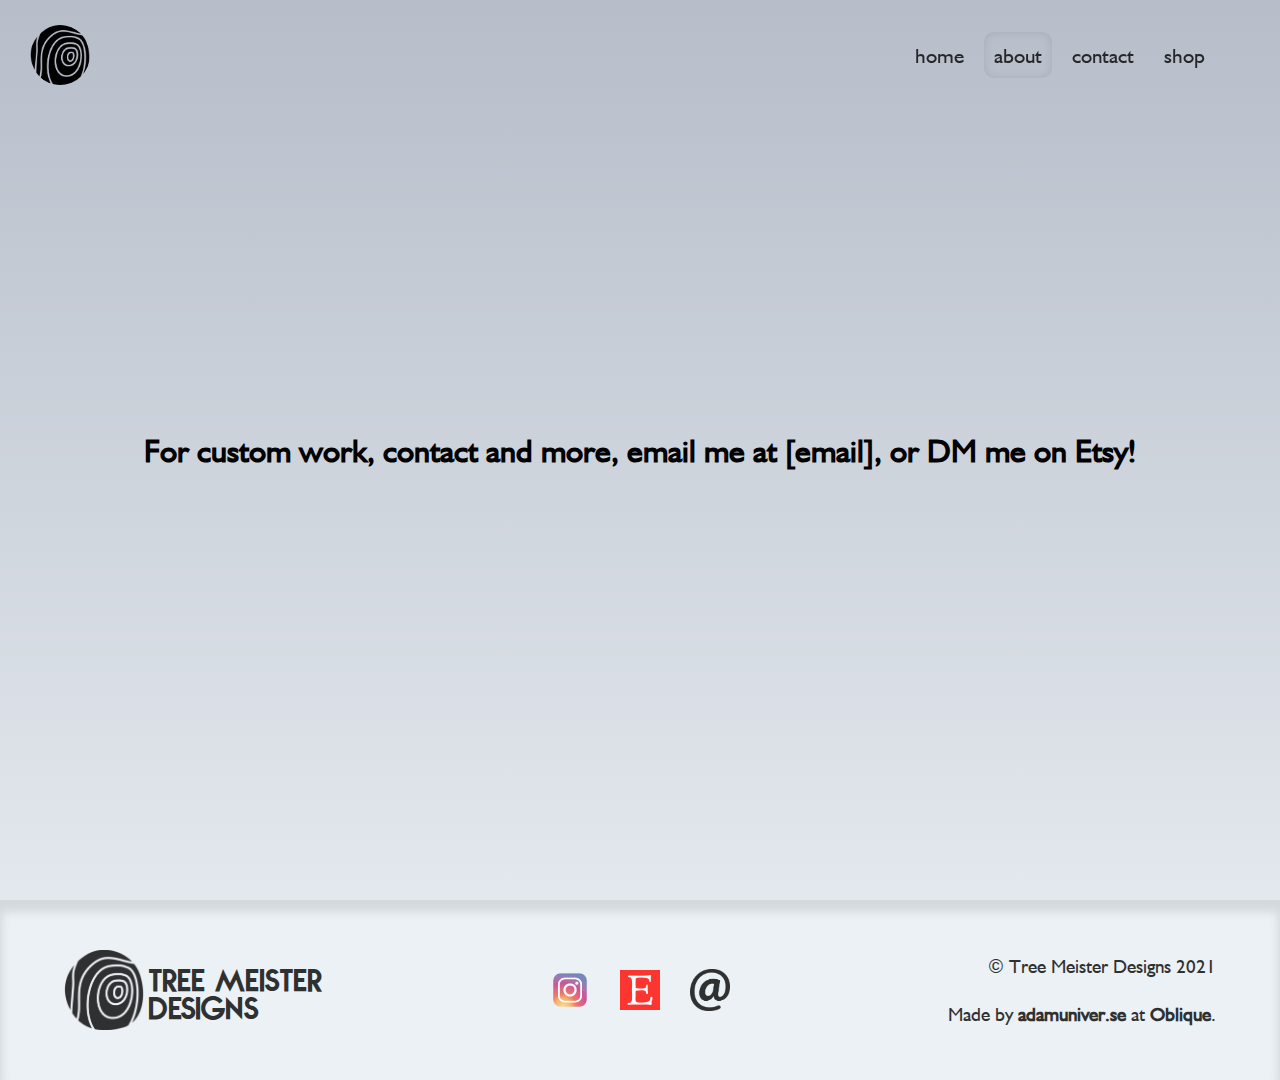
==== about.html @ 0fd8d195 "import" ====
<html lang="en">
<head>
    <meta charset="UTF-8">
    <meta name="viewport" content="width=device-width, initial-scale=1.0">
    <link rel="stylesheet" href="styles.css">
    <link rel="icon" type="image/png" href="img/logo.png">
    <title>Tree Meister Designs - Home</title>
    <script src="https://ajax.googleapis.com/ajax/libs/jquery/3.6.0/jquery.min.js"></script>
    <script src="js/jquery.min.js"></script> 
    <script src="js/jquery-ui.js"></script>
</head>
<body>

    <nav class=desktop-nav>
        <div class=nav-container>
            <div class=nav-logo><a href="index.html"><img src="img/logo.png" alt=""><h1>TREE MEISTER DESIGNS</h1></a></div>
            <div class=nav-links>
                <a href="index.html"><p>home</p></a>
                <a class=nav-active href="about.html"><p>about</p></a>
                <a href="contact.html"><p>contact</p></a>
                <a target=_blank href="https://etsy.me/3eWZcdj"><p>shop</p></a>
            </div>
        </div>
    </nav>

    <nav class=mobile-nav>
        <div class=nav-container>
            <div class=nav-logo><a href=index.html><img src="img/logo.png" alt=""></a></div>
            <div><p class=burger>X</p></div>
        </div>
        <div class=nav-drop>
            <div class=nav-links>
                <a href="index.html"><p>home</p></a>
                <a class=nav-active href="about.html"><p>about</p></a>
                <a href="contact.html"><p>contact</p></a>
                <a target=_blank href="https://etsy.me/3eWZcdj"><p>shop</p></a>
            </div>
        </div>
    </nav>

    <div class=contact-container>
        <h1>For custom work, contact and more, email me at [email], or DM me on <a><span>Etsy</span></a>!</h1>
    </div>



    <footer>
        <div>
            <img class=footer-logo src="img/logo.png" alt=""><p class=footer-title> Tree Meister<br> Designs</p>
        </div>
    
        <div>
            <a target=_blank href="https://instagram.com/tree_meister_designs"><img class=footer-icon src="img/ig.png" alt=""></a>
            <a target=_blank href="https://etsy.me/3eWZcdj"><img class=footer-icon src="img/etsy.png" alt=""></a>
            <a href="mailto:"><img class=footer-icon src="img/email.png" alt=""></a>
        </div>
    
        <div>
            <p>&copy; Tree Meister Designs 2021<br><br>Made by <a class=oblique href=https://adamuniver.se target=_blank>adamuniver.se</a> at <a class=oblique href=https://obliqueco.com target=_blank>Oblique</a>.
            </p>
        </div>
    
    </footer>


</body>




<script src="js/rellax.js"></script>
<script>
  // Accepts any class name
  var rellax = new Rellax('.rellax');
</script>


<script>
$(function() {
  $('.burger').click(function() {
    $(".nav-drop").toggleClass('open');
  });
});


$(function () {
  $(document).scroll(function () {
    var $nav = $(".desktop-nav");
    $nav.toggleClass('scrolled', $(this).scrollTop() > $nav.height());
  });
});

$(function () {
  $(document).scroll(function () {
    var $nav = $(".mobile-nav .nav-container");
    $nav.toggleClass('scrolled', $(this).scrollTop() > $nav.height());
  });
});
$(function () {
  $(document).scroll(function () {
    var $nav = $(".nav-logo a h1");
    $nav.toggleClass('show', $(this).scrollTop() > $nav.height());
  });
});
</script>
</html>
---- styles.css ----
* {
  margin: 0;
  -webkit-box-sizing: border-box;
          box-sizing: border-box;
}

::-moz-selection {
  background: rgba(118, 192, 213, 0);
  color: white;
}

::selection {
  background: rgba(118, 192, 213, 0);
  color: white;
}

::-moz-selection {
  background: #76c0d5;
  /* Gecko Browsers */
  border-radius: 10px;
}

@font-face {
  font-family: nova;
  src: url(fonts/nova.otf);
}

@font-face {
  font-family: humanist;
  src: url(fonts/Humanist.ttf);
}

a {
  text-decoration: none;
  color: inherit;
  cursor: pointer !important;
}

body {
  background: -webkit-gradient(linear, left bottom, left top, from(#ecf1f5), to(#b7bdc9));
  background: linear-gradient(0deg, #ecf1f5 0%, #b7bdc9 100%);
  font-family: "humanist";
}

button {
  margin: 20px 0;
  -webkit-backdrop-filter: blur(4px);
          backdrop-filter: blur(4px);
  font-family: "humanist";
  font-size: 1.2em;
  border: none;
  border-radius: 10px;
  -webkit-box-shadow: rgba(0, 0, 0, 0.1) 0px 0px 30px;
          box-shadow: rgba(0, 0, 0, 0.1) 0px 0px 30px;
  padding: 10px 15px;
  background: rgba(255, 255, 255, 0.05);
  cursor: pointer !important;
  -webkit-transition: 0.3s;
  transition: 0.3s;
}

button:hover {
  -webkit-transform: translateY(3px);
          transform: translateY(3px);
  -webkit-box-shadow: rgba(0, 0, 0, 0.15) 0px 0px 10px;
          box-shadow: rgba(0, 0, 0, 0.15) 0px 0px 10px;
  -webkit-transition: 0.3s;
  transition: 0.3s;
}

@media screen and (min-width: 700px) {
  .nav-active {
    -webkit-box-shadow: rgba(0, 0, 0, 0.1) 0px 0px 10px inset;
            box-shadow: rgba(0, 0, 0, 0.1) 0px 0px 10px inset;
    border-radius: 10px;
    -webkit-user-select: none;
       -moz-user-select: none;
        -ms-user-select: none;
            user-select: none;
    pointer-events: none;
  }
  .mobile-nav {
    display: none !important;
  }
  .desktop-hide {
    display: none;
  }
  nav {
    position: fixed;
    z-index: 1000000000;
    height: 110px;
    width: 100%;
    -ms-flex-line-pack: center;
        align-content: center;
    -webkit-transition: 0.3s;
    transition: 0.3s;
  }
  .scrolled {
    -webkit-backdrop-filter: blur(4px);
            backdrop-filter: blur(4px);
    -webkit-box-shadow: rgba(0, 0, 0, 0.1) 0px 0px 30px;
            box-shadow: rgba(0, 0, 0, 0.1) 0px 0px 30px;
    height: 90px;
    -webkit-transition: 0.3s;
    transition: 0.3s;
  }
  .nav-container {
    display: -webkit-box;
    display: -ms-flexbox;
    display: flex;
    -webkit-box-align: center;
        -ms-flex-align: center;
            align-items: center;
    -webkit-box-pack: center;
        -ms-flex-pack: center;
            justify-content: center;
    -ms-flex-wrap: nowrap;
        flex-wrap: nowrap;
    height: 100%;
  }
  .nav-logo {
    width: 80%;
    margin-left: 30px;
  }
  .nav-logo a {
    width: 100%;
    display: -webkit-box;
    display: -ms-flexbox;
    display: flex;
    -webkit-box-pack: start;
        -ms-flex-pack: start;
            justify-content: flex-start;
    -webkit-box-align: center;
        -ms-flex-align: center;
            align-items: center;
    letter-spacing: 0.1em;
  }
  .nav-logo a h1 {
    margin-left: 5%;
    opacity: 0;
    -webkit-transition: 0.3s;
    transition: 0.3s;
  }
  .show {
    opacity: 0.8 !important;
    -webkit-transition: 0.3s;
    transition: 0.3s;
  }
  .nav-logo a:hover h1 {
    color: #474747;
    -webkit-transition: 0.2;
    transition: 0.2;
  }
  .nav-links {
    width: 70%;
    text-align: right;
    margin-right: 60px;
    font-family: humanist;
    display: -webkit-box;
    display: -ms-flexbox;
    display: flex;
    -webkit-box-pack: end;
        -ms-flex-pack: end;
            justify-content: flex-end;
    -webkit-box-align: center;
        -ms-flex-align: center;
            align-items: center;
    font-size: 1.3em;
    font-weight: 100;
    color: rgba(0, 0, 0, 0.8);
  }
  .nav-links a {
    padding: 10px;
    margin: 5px;
    -webkit-transition: 0.2s;
    transition: 0.2s;
  }
  .nav-links a:hover {
    z-index: 1000;
    -webkit-backdrop-filter: blur(4px);
            backdrop-filter: blur(4px);
    -webkit-box-shadow: rgba(0, 0, 0, 0.1) 0px 0px 10px;
            box-shadow: rgba(0, 0, 0, 0.1) 0px 0px 10px;
    border-radius: 10px;
    -webkit-transition: 0.2s;
    transition: 0.2s;
  }
  .nav-links a:active {
    -webkit-box-shadow: rgba(0, 0, 0, 0.1) 0px 0px 10px inset;
            box-shadow: rgba(0, 0, 0, 0.1) 0px 0px 10px inset;
    border-radius: 10px;
    -webkit-transition: 0.2s;
    transition: 0.2s;
  }
  .nav-logo img {
    border-radius: 100%;
    height: 60px;
  }
  .landing {
    width: 100vw;
    height: 100vh;
    display: -webkit-box;
    display: -ms-flexbox;
    display: flex;
    -webkit-box-align: center;
        -ms-flex-align: center;
            align-items: center;
    -webkit-box-pack: center;
        -ms-flex-pack: center;
            justify-content: center;
  }
  .landing-head {
    z-index: 100;
  }
  .headline h1 {
    position: relative;
    color: black;
    z-index: 100;
    opacity: 0.7;
    font-size: 5vw;
    padding-bottom: 10px;
    font-family: nova;
    letter-spacing: 25px;
    font-weight: 100;
    text-align: center;
  }
  .headline {
    z-index: 1000;
    width: 85%;
    padding-bottom: 10px;
    padding: 20px;
    -webkit-backdrop-filter: blur(4px);
            backdrop-filter: blur(4px);
    border-radius: 0px;
    -webkit-box-shadow: rgba(0, 0, 0, 0.1) 0px 0px 30px;
            box-shadow: rgba(0, 0, 0, 0.1) 0px 0px 30px;
  }
  .landing-lake-image img {
    height: 60vh;
    width: auto;
    position: relative;
    opacity: 0.9;
  }
  .landing-lake-image {
    position: absolute;
    z-index: 1;
  }
  .home-products {
    margin-top: 10vh;
    width: 100%;
  }
  .home-products p {
    text-align: center !important;
  }
  .home-products h2 {
    text-align: center;
    font-size: 3em;
    font-family: nova;
    opacity: 0.7;
    letter-spacing: 0.2em;
  }
  .home-products div {
    text-align: center;
  }
  .home-products div h2 {
    font-size: 2em;
  }
  .home-products div button {
    text-align: center;
  }
  .home-products-title {
    width: 100%;
    text-align: center;
    text-transform: uppercase;
    font-family: nova;
    letter-spacing: 0.2em;
    opacity: 0.7;
  }
  .home-products-container {
    display: -webkit-box;
    display: -ms-flexbox;
    display: flex;
    -ms-flex-wrap: wrap;
        flex-wrap: wrap;
    -webkit-box-pack: center;
        -ms-flex-pack: center;
            justify-content: center;
    width: 90%;
    margin: 5%;
  }
  .home-product-card {
    width: 300px;
    margin: 1.5%;
    padding: 15px;
    -webkit-backdrop-filter: blur(4px);
            backdrop-filter: blur(4px);
    border-radius: 15px;
    -webkit-box-shadow: rgba(0, 0, 0, 0.1) 0px 0px 30px;
            box-shadow: rgba(0, 0, 0, 0.1) 0px 0px 30px;
  }
  .home-product-card img {
    -o-object-fit: cover;
       object-fit: cover;
    border-radius: 7px;
    width: 100%;
    height: 270px;
  }
  .home-product-card p {
    font-size: 1.5em;
    padding: 10px 0 0 0;
    font-weight: bold;
  }
  .home-product-card p:last-child {
    font-size: 1em;
    padding: 0;
    opacity: 0.5;
  }
  .contact-container {
    height: 100vh;
    width: 100%;
    display: -webkit-box;
    display: -ms-flexbox;
    display: flex;
    -webkit-box-pack: center;
        -ms-flex-pack: center;
            justify-content: center;
    -webkit-box-align: center;
        -ms-flex-align: center;
            align-items: center;
    padding: 5%;
  }
  footer {
    width: 100%;
    display: -webkit-box;
    display: -ms-flexbox;
    display: flex;
    -webkit-box-pack: center;
        -ms-flex-pack: center;
            justify-content: center;
    -webkit-box-align: center;
        -ms-flex-align: center;
            align-items: center;
    padding: 50px 0px;
    -webkit-backdrop-filter: blur(7px);
            backdrop-filter: blur(7px);
    border-radius: 15px;
    background-color: #ecf1f5;
    -webkit-box-shadow: rgba(0, 0, 0, 0.1) 0px 10px 10px 2px inset;
            box-shadow: rgba(0, 0, 0, 0.1) 0px 10px 10px 2px inset;
    border-radius: 0;
  }
  footer div {
    opacity: 0.8;
    width: 30%;
    display: -webkit-box;
    display: -ms-flexbox;
    display: flex;
    -webkit-box-pack: center;
        -ms-flex-pack: center;
            justify-content: center;
    -webkit-box-align: center;
        -ms-flex-align: center;
            align-items: center;
    text-align: center;
  }
  footer div:first-child {
    -webkit-box-pack: start;
        -ms-flex-pack: start;
            justify-content: flex-start;
  }
  footer div:last-child {
    text-align: right;
    -webkit-box-pack: end;
        -ms-flex-pack: end;
            justify-content: flex-end;
    font-size: 1.2em;
  }
  footer div img {
    width: 50px;
  }
  footer div .footer-logo {
    width: 80px;
  }
  footer div .footer-title {
    padding-left: 5px;
    font-size: 2.5em;
    font-family: nova;
    text-align: left;
    line-height: 0.7em;
  }
  footer div .footer-icon {
    padding: 5px;
    margin: 10px;
  }
  footer div .footer-icon:hover {
    z-index: 1000;
    -webkit-backdrop-filter: blur(4px);
            backdrop-filter: blur(4px);
    -webkit-box-shadow: rgba(0, 0, 0, 0.1) 0px 0px 10px;
            box-shadow: rgba(0, 0, 0, 0.1) 0px 0px 10px;
    border-radius: 10px;
    -webkit-transition: 0.2s;
    transition: 0.2s;
  }
  footer div .footer-icon:active {
    -webkit-box-shadow: rgba(0, 0, 0, 0.1) 0px 0px 10px inset;
            box-shadow: rgba(0, 0, 0, 0.1) 0px 0px 10px inset;
  }
  footer div .oblique {
    font-weight: 700;
    -webkit-transition: 0.1s;
    transition: 0.1s;
  }
  footer div .oblique:hover {
    color: #f42a50;
    -webkit-transition: 0.1s;
    transition: 0.1s;
  }
}

@media screen and (max-width: 700px) {
  .desktop-nav {
    display: none;
  }
  nav {
    position: fixed;
    z-index: 1000000000;
    height: 90px;
    width: 100%;
    -ms-flex-line-pack: center;
        align-content: center;
  }
  .nav-container {
    display: -webkit-box;
    display: -ms-flexbox;
    display: flex;
    -webkit-box-align: center;
        -ms-flex-align: center;
            align-items: center;
    -webkit-box-pack: center;
        -ms-flex-pack: center;
            justify-content: center;
    -ms-flex-wrap: nowrap;
        flex-wrap: nowrap;
    height: 90px;
    width: 100%;
    z-index: 10000000;
    position: relative;
  }
  .nav-logo {
    width: 80%;
  }
  .nav-drop {
    position: absolute;
    z-index: 100000;
    top: 0;
    -webkit-transform: scale(1.2);
            transform: scale(1.2);
    opacity: 0;
    -webkit-filter: blur(5px);
            filter: blur(5px);
    width: 100%;
    height: 100vh;
    background: rgba(0, 0, 0, 0.4);
    -webkit-backdrop-filter: blur(5px);
            backdrop-filter: blur(5px);
    display: -webkit-box;
    display: -ms-flexbox;
    display: flex;
    -webkit-box-align: center;
        -ms-flex-align: center;
            align-items: center;
    -webkit-transition: 0.5s;
    transition: 0.5s;
  }
  .scrolled {
    -webkit-backdrop-filter: blur(4px);
            backdrop-filter: blur(4px);
    -webkit-box-shadow: rgba(0, 0, 0, 0.1) 0px 0px 30px;
            box-shadow: rgba(0, 0, 0, 0.1) 0px 0px 30px;
    -webkit-transition: 0.3s;
    transition: 0.3s;
  }
  .open {
    opacity: 1 !important;
    -webkit-filter: blur(0px);
            filter: blur(0px);
    -webkit-transform: scale(1);
            transform: scale(1);
    -webkit-transition: 0.5s;
    transition: 0.5s;
  }
  .nav-links {
    width: 100%;
    height: 50%;
    text-align: center;
    font-family: humanist;
    display: -webkit-box;
    display: -ms-flexbox;
    display: flex;
    -webkit-box-pack: end;
        -ms-flex-pack: end;
            justify-content: flex-end;
    -ms-flex-wrap: wrap;
        flex-wrap: wrap;
    -webkit-box-align: center;
        -ms-flex-align: center;
            align-items: center;
    font-size: 2em;
    font-weight: 100;
    color: #EEE;
    opacity: 0.8;
  }
  .nav-links a {
    padding: 10px;
    margin: 5px;
    width: 100%;
    z-index: 1000;
  }
  .nav-logo img {
    border-radius: 100%;
    height: 60px;
  }
  .nav-logo a h1 {
    display: none;
  }
  .landing {
    width: 100vw;
    height: 100vh;
    display: -webkit-box;
    display: -ms-flexbox;
    display: flex;
    -webkit-box-align: center;
        -ms-flex-align: center;
            align-items: center;
    -webkit-box-pack: center;
        -ms-flex-pack: center;
            justify-content: center;
  }
  .landing-head {
    z-index: 100;
  }
  .headline h1 {
    position: relative;
    font-size: 20vw;
    color: black;
    line-height: 1em;
    z-index: 100;
    opacity: 0.7;
    width: 90%;
    font-family: nova;
    letter-spacing: 5px;
    font-weight: 100;
    text-align: center;
  }
  .headline {
    z-index: 1000;
    -webkit-backdrop-filter: blur(4px);
            backdrop-filter: blur(4px);
    border-radius: 20px;
    -webkit-box-shadow: rgba(0, 0, 0, 0.1) 0px 0px 30px;
            box-shadow: rgba(0, 0, 0, 0.1) 0px 0px 30px;
    padding: 10%;
  }
  .landing-lake-image {
    opacity: 0.9;
    width: 100%;
    height: auto;
    -webkit-transform: rotate(-90deg);
            transform: rotate(-90deg);
    position: absolute;
    left: 0;
    top: 35%;
  }
  .landing-lake-image img {
    width: 100%;
    -webkit-transform: rotate(-90deg);
            transform: rotate(-90deg);
  }
  .landing-lake-image {
    z-index: 1;
  }
  .home-products {
    margin-top: 10vh;
    width: 100%;
  }
  .home-products h2 {
    text-align: center;
    font-size: 3em;
    font-family: nova;
    opacity: 0.7;
    letter-spacing: 0.3em;
  }
  .home-products p {
    text-align: center;
  }
  .home-products div {
    text-align: center;
  }
  .home-products div h2 {
    font-size: 2em;
  }
  .home-products div button {
    text-align: center;
  }
  .home-products-container {
    display: -webkit-box;
    display: -ms-flexbox;
    display: flex;
    -ms-flex-wrap: wrap;
        flex-wrap: wrap;
    -webkit-box-pack: center;
        -ms-flex-pack: center;
            justify-content: center;
    width: 90%;
    margin: 5%;
  }
  .home-product-card {
    width: 300px;
    margin: 1.5%;
    padding: 15px;
    -webkit-backdrop-filter: blur(4px);
            backdrop-filter: blur(4px);
    border-radius: 15px;
    -webkit-box-shadow: rgba(0, 0, 0, 0.1) 0px 0px 30px;
            box-shadow: rgba(0, 0, 0, 0.1) 0px 0px 30px;
  }
  .home-product-card img {
    -o-object-fit: cover;
       object-fit: cover;
    border-radius: 7px;
    width: 100%;
    height: 270px;
  }
  .home-product-card p {
    font-size: 1.5em;
    padding: 10px 0 0 0;
    font-weight: bold;
  }
  .home-product-card p:last-child {
    font-size: 1em;
    padding: 0;
    opacity: 0.5;
  }
  .contact-container {
    text-align: center;
    height: 100vh;
    width: 100%;
    display: -webkit-box;
    display: -ms-flexbox;
    display: flex;
    -webkit-box-pack: center;
        -ms-flex-pack: center;
            justify-content: center;
    -webkit-box-align: center;
        -ms-flex-align: center;
            align-items: center;
    padding: 5%;
  }
  .contact-container h1 {
    padding: 15px;
    -webkit-backdrop-filter: blur(4px);
            backdrop-filter: blur(4px);
    border-radius: 15px;
    -webkit-box-shadow: rgba(0, 0, 0, 0.1) 0px 0px 30px;
            box-shadow: rgba(0, 0, 0, 0.1) 0px 0px 30px;
  }
  footer {
    width: 100%;
    display: -webkit-box;
    display: -ms-flexbox;
    display: flex;
    -webkit-box-pack: center;
        -ms-flex-pack: center;
            justify-content: center;
    -webkit-box-align: center;
        -ms-flex-align: center;
            align-items: center;
    padding: 50px 0px;
    -ms-flex-wrap: wrap;
        flex-wrap: wrap;
    -webkit-backdrop-filter: blur(7px);
            backdrop-filter: blur(7px);
    border-radius: 15px;
    background-color: #ecf1f5;
    -webkit-box-shadow: rgba(0, 0, 0, 0.1) 0px 10px 10px 2px inset;
            box-shadow: rgba(0, 0, 0, 0.1) 0px 10px 10px 2px inset;
    border-radius: 0;
  }
  footer div {
    opacity: 0.8;
    width: 100%;
    display: -webkit-box;
    display: -ms-flexbox;
    display: flex;
    -webkit-box-pack: center;
        -ms-flex-pack: center;
            justify-content: center;
    -webkit-box-align: center;
        -ms-flex-align: center;
            align-items: center;
    text-align: center;
    margin: 20px;
  }
  footer div:last-child {
    font-size: 1.5em;
  }
  footer div img {
    width: 50px;
  }
  footer div .footer-logo {
    width: 80px;
  }
  footer div .footer-title {
    padding-left: 5px;
    font-size: 2.5em;
    font-family: nova;
    text-align: left;
    line-height: 0.7em;
  }
  footer div .footer-icon {
    padding: 5px;
    margin: 10px;
  }
  footer div .oblique {
    font-weight: 700;
    -webkit-transition: 0.1s;
    transition: 0.1s;
  }
  footer div .oblique:hover {
    color: #f42a50;
    -webkit-transition: 0.1s;
    transition: 0.1s;
  }
}
/*# sourceMappingURL=styles.css.map */
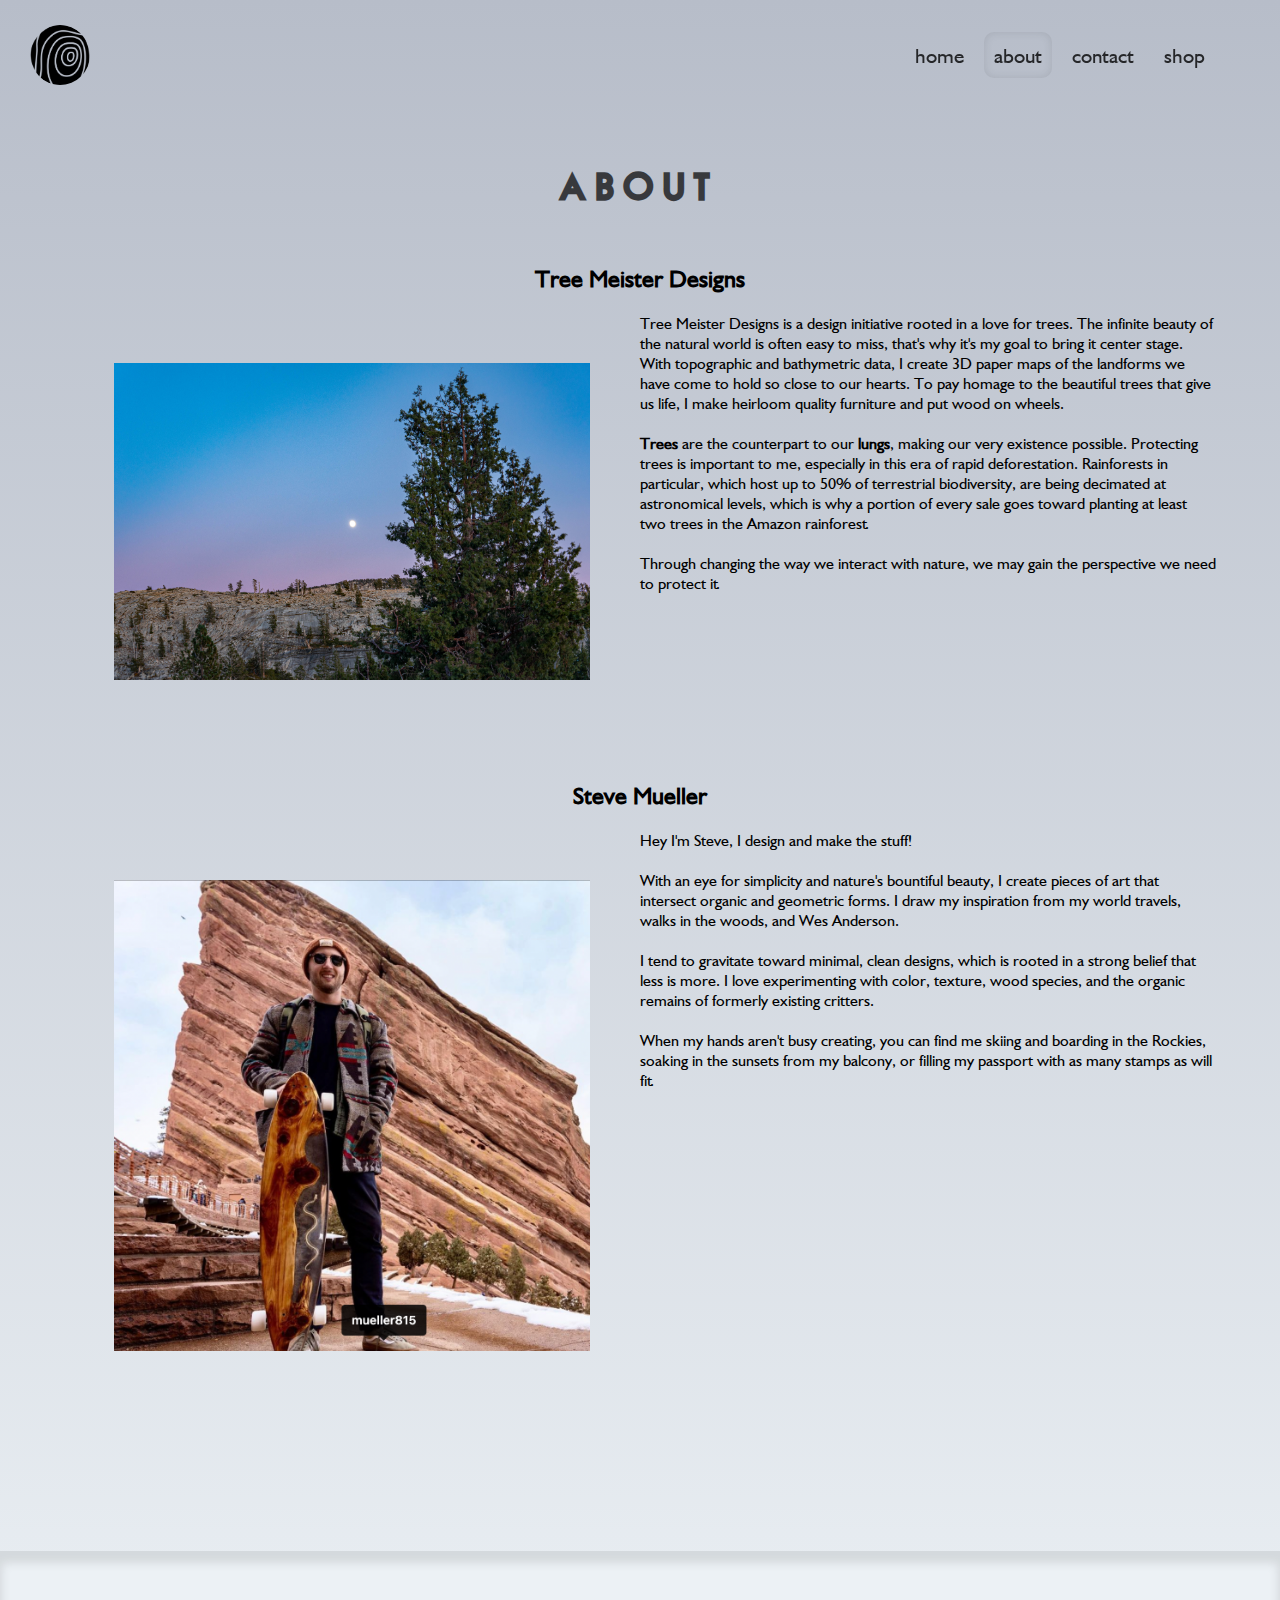
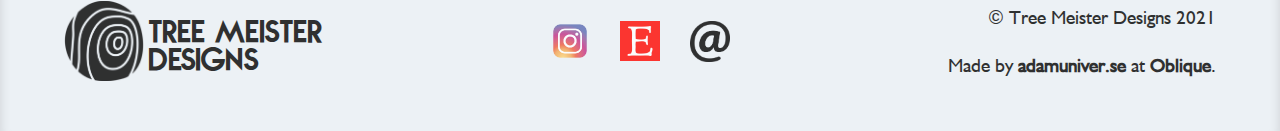
==== commit 93f94500: "final" ====
--- a/about.html
+++ b/about.html
@@ -26,7 +26,11 @@
     <nav class=mobile-nav>
         <div class=nav-container>
             <div class=nav-logo><a href=index.html><img src="img/logo.png" alt=""></a></div>
-            <div><p class=burger>X</p></div>
+            <div class="hamburger">
+              <span class="bar"></span>
+              <span class="bar"></span>
+              <span class="bar"></span>
+          </div>
         </div>
         <div class=nav-drop>
             <div class=nav-links>
@@ -38,8 +42,34 @@
         </div>
     </nav>
 
-    <div class=contact-container>
-        <h1>For custom work, contact and more, email me at [email], or DM me on <a><span>Etsy</span></a>!</h1>
+    <div class=about-container>
+      <h1>ABOUT</h1>
+        <div class=about-1>
+          <h3>Tree Meister Designs</h3>
+          <div><img src="img/moon.jpg" alt=""></div>
+          <div><p>Tree Meister Designs is a design initiative rooted in a love for trees. The infinite beauty of the natural world is often easy to miss, that's why it's my goal to bring it center stage. With topographic and bathymetric data, I create 3D paper maps of the landforms we have come to hold so close to our hearts. To pay homage to the beautiful trees that give us life, I make heirloom quality furniture and put wood on wheels.
+            <br><br>
+            <strong>Trees</strong> are the counterpart to our <strong>lungs</strong>, making our very existence possible. Protecting trees is important to me, especially in this era of rapid deforestation. Rainforests in particular, which host up to 50% of terrestrial biodiversity, are being decimated at astronomical levels, which is why a portion of every sale goes toward planting at least two trees in the Amazon rainforest.
+            
+            
+            <br><br>
+            Through changing the way we interact with nature, we may gain the perspective we need to protect it. 
+            
+            </p></div>
+        </div>
+
+        <div class=about-2>
+          <h3>Steve Mueller</h3>
+          <div><img src="img/steve.png" alt=""></div>
+          <div><p>Hey I'm Steve, I design and make the stuff! 
+            <br><br>
+            With an eye for simplicity and nature's bountiful beauty, I create pieces of art that intersect organic and geometric forms. I draw my inspiration from my world travels, walks in the woods, and Wes Anderson.
+            <br><br>
+            I tend to gravitate toward minimal, clean designs, which is rooted in a strong belief that less is more. I love experimenting with color, texture, wood species, and the organic remains of formerly existing critters.
+            <br><br>
+            When my hands aren't busy creating, you can find me skiing and boarding in the Rockies, soaking in the sunsets from my balcony, or filling my passport with as many stamps as will fit.</p></div>
+        </div>
+
     </div>
 
 
@@ -77,8 +107,9 @@
 
 <script>
 $(function() {
-  $('.burger').click(function() {
+  $('.hamburger').click(function() {
     $(".nav-drop").toggleClass('open');
+    $(".hamburger").toggleClass("active");
   });
 });
 
--- a/styles.css
+++ b/styles.css
@@ -328,6 +328,56 @@
         -ms-flex-align: center;
             align-items: center;
     padding: 5%;
+    text-align: center;
+  }
+  .about-container {
+    padding: 150px 0 100px;
+    width: 90%;
+    margin: auto;
+    display: -webkit-box;
+    display: -ms-flexbox;
+    display: flex;
+    -webkit-box-pack: center;
+        -ms-flex-pack: center;
+            justify-content: center;
+    -webkit-box-align: center;
+        -ms-flex-align: center;
+            align-items: center;
+    -ms-flex-wrap: wrap;
+        flex-wrap: wrap;
+  }
+  .about-container img {
+    width: 100%;
+    margin: auto;
+    text-align: center;
+    padding: 050px;
+  }
+  .about-container h1 {
+    width: 100%;
+    font-size: 3em;
+    font-family: nova;
+    opacity: 0.7;
+    letter-spacing: 0.2em;
+    text-align: center;
+    padding-bottom: 50px;
+  }
+  .about-container .about-1, .about-container .about-2 {
+    width: 100%;
+    display: -webkit-box;
+    display: -ms-flexbox;
+    display: flex;
+    -ms-flex-wrap: wrap;
+        flex-wrap: wrap;
+    padding-bottom: 50px;
+  }
+  .about-container .about-1 h3, .about-container .about-2 h3 {
+    width: 100%;
+    text-align: center;
+    font-size: 1.5em;
+    margin-bottom: 20px;
+  }
+  .about-container .about-1 div, .about-container .about-2 div {
+    width: 50%;
   }
   footer {
     width: 100%;
@@ -419,6 +469,32 @@
 }
 
 @media screen and (max-width: 700px) {
+  .hamburger {
+    display: block;
+  }
+  .bar {
+    display: block;
+    width: 25px;
+    height: 3px;
+    margin: 5px auto;
+    -webkit-transition: all 0.3s ease-in-out;
+    transition: all 0.3s ease-in-out;
+    background-color: #101010;
+  }
+  .hamburger.active .bar:nth-child(2) {
+    opacity: 0;
+    background-color: #C82D47;
+  }
+  .hamburger.active .bar:nth-child(1) {
+    -webkit-transform: translateY(8px) rotate(45deg);
+            transform: translateY(8px) rotate(45deg);
+    background-color: #C82D47;
+  }
+  .hamburger.active .bar:nth-child(3) {
+    -webkit-transform: translateY(-8px) rotate(-45deg);
+            transform: translateY(-8px) rotate(-45deg);
+    background-color: #C82D47;
+  }
   .desktop-nav {
     display: none;
   }
@@ -644,26 +720,81 @@
   }
   .contact-container {
     text-align: center;
-    height: 100vh;
-    width: 100%;
-    display: -webkit-box;
-    display: -ms-flexbox;
-    display: flex;
-    -webkit-box-pack: center;
-        -ms-flex-pack: center;
-            justify-content: center;
-    -webkit-box-align: center;
-        -ms-flex-align: center;
-            align-items: center;
-    padding: 5%;
+    height: 80vh;
+    width: 80%;
+    padding: 0%;
+    display: -webkit-box;
+    display: -ms-flexbox;
+    display: flex;
+    -webkit-box-align: center;
+        -ms-flex-align: center;
+            align-items: center;
+    -webkit-box-pack: center;
+        -ms-flex-pack: center;
+            justify-content: center;
+    margin: auto;
   }
   .contact-container h1 {
-    padding: 15px;
+    font-size: 6vw;
+    line-height: 1.5em;
+    padding: 20px;
     -webkit-backdrop-filter: blur(4px);
             backdrop-filter: blur(4px);
     border-radius: 15px;
     -webkit-box-shadow: rgba(0, 0, 0, 0.1) 0px 0px 30px;
             box-shadow: rgba(0, 0, 0, 0.1) 0px 0px 30px;
+  }
+  .about-container {
+    padding: 100px 0 50px;
+    width: 90%;
+    margin: auto;
+    display: -webkit-box;
+    display: -ms-flexbox;
+    display: flex;
+    -webkit-box-pack: center;
+        -ms-flex-pack: center;
+            justify-content: center;
+    -webkit-box-align: center;
+        -ms-flex-align: center;
+            align-items: center;
+    -ms-flex-wrap: wrap;
+        flex-wrap: wrap;
+  }
+  .about-container img {
+    width: 100%;
+    margin: auto;
+    text-align: center;
+    padding: 20px 0 20px 0;
+  }
+  .about-container h1 {
+    width: 100%;
+    font-size: 3em;
+    font-family: nova;
+    opacity: 0.7;
+    letter-spacing: 0.2em;
+    text-align: center;
+    padding-bottom: 50px;
+  }
+  .about-container .about-1, .about-container .about-2 {
+    width: 100%;
+    display: -webkit-box;
+    display: -ms-flexbox;
+    display: flex;
+    -ms-flex-wrap: wrap;
+        flex-wrap: wrap;
+    padding-bottom: 50px;
+  }
+  .about-container .about-1 p, .about-container .about-2 p {
+    font-size: 1.3em;
+  }
+  .about-container .about-1 h3, .about-container .about-2 h3 {
+    width: 100%;
+    text-align: center;
+    font-size: 1.5em;
+    margin-bottom: 0px;
+  }
+  .about-container .about-1 div, .about-container .about-2 div {
+    width: 100%;
   }
   footer {
     width: 100%;
